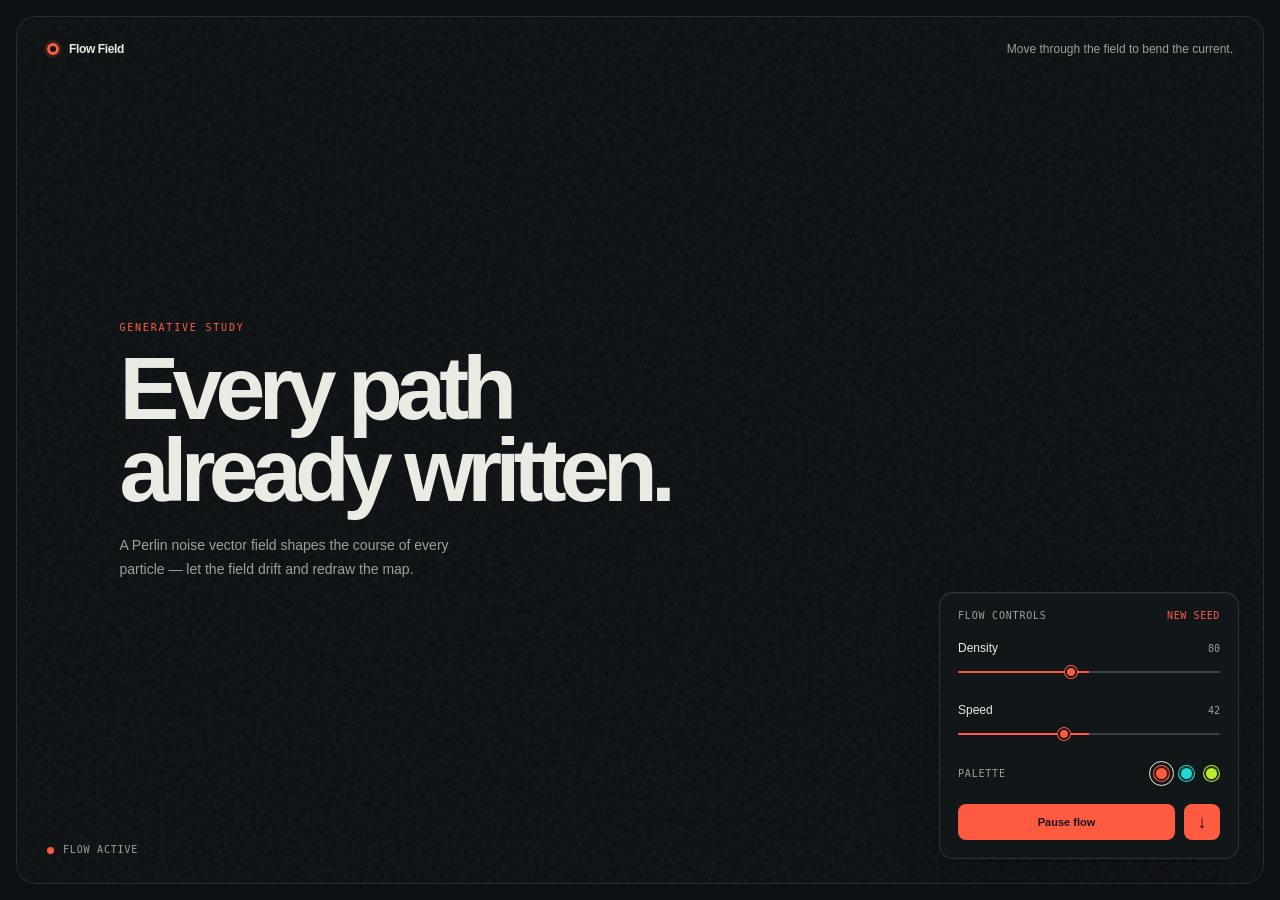
==== flow-field/index.html @ 18f0ee6a "feat: scaffold Flow Field project HTML shell, design-system CSS, and canvas setup stub for the new f" ====
<!doctype html>
<html lang="en">
  <head>
    <meta charset="UTF-8" />
    <meta name="viewport" content="width=device-width, initial-scale=1.0" />
    <meta name="theme-color" content="#0c1012" />
    <title>Flow Field</title>
    <link rel="stylesheet" href="style.css" />
  </head>
  <body>
    <main class="app-shell">
      <section class="artboard" aria-label="Interactive flow field">
        <canvas id="field" aria-label="Animated flow field"></canvas>
        <div class="grain" aria-hidden="true"></div>

        <header class="masthead">
          <a class="brand" href="." aria-label="Flow Field home">
            <span class="brand-mark" aria-hidden="true"></span>
            <span>Flow Field</span>
          </a>
          <p class="instruction">Move through the field to bend the current.</p>
        </header>

        <section class="title-block" aria-labelledby="art-title">
          <p class="eyebrow">Generative study</p>
          <h1 id="art-title">Every path<br />already written.</h1>
          <p>A Perlin noise vector field shapes the course of every particle — let the field drift and redraw the map.</p>
        </section>

        <div class="status" aria-live="polite">
          <span class="pulse" aria-hidden="true"></span>
          <span id="status-text">Flow active</span>
        </div>

        <aside class="control-panel" aria-label="Flow controls">
          <div class="panel-heading">
            <span>Flow controls</span>
            <button id="reseed" class="text-button" type="button">New seed</button>
          </div>

          <label class="control-row" for="density">
            <span>Density <output id="density-value">80</output></span>
            <input id="density" type="range" min="20" max="160" value="80" />
          </label>

          <label class="control-row" for="speed">
            <span>Speed <output id="speed-value">42</output></span>
            <input id="speed" type="range" min="10" max="90" value="42" />
          </label>

          <div class="palette-control">
            <span>Palette</span>
            <div class="palette-options" role="group" aria-label="Color palette">
              <button class="swatch active" data-palette="ember" type="button" aria-label="Ember palette"></button>
              <button class="swatch tide" data-palette="tide" type="button" aria-label="Tide palette"></button>
              <button class="swatch moss" data-palette="moss" type="button" aria-label="Moss palette"></button>
            </div>
          </div>

          <div class="panel-actions">
            <button id="pause" class="action-button" type="button" aria-pressed="false">Pause flow</button>
            <button id="export" class="icon-button" type="button" aria-label="Download field image" title="Download field image">↓</button>
          </div>
        </aside>
      </section>
    </main>
    <script src="script.js"></script>
  </body>
</html>
---- flow-field/style.css ----
:root {
  color-scheme: dark;
  --ink: #e9ece2;
  --muted: #9ba29a;
  --dim: #626b64;
  --surface: #0c1012;
  --panel: rgba(18, 24, 25, 0.72);
  --line: rgba(233, 236, 226, 0.13);
  --accent: #ff5b41;
  --accent-rgb: 255, 91, 65;
}

* { box-sizing: border-box; }

body {
  margin: 0;
  min-width: 320px;
  background: var(--surface);
  color: var(--ink);
  font-family: ui-rounded, "Avenir Next", Avenir, "Segoe UI", sans-serif;
}

button, input { font: inherit; }
button { cursor: pointer; }

.app-shell { min-height: 100dvh; padding: 16px; }

.artboard {
  isolation: isolate;
  position: relative;
  overflow: hidden;
  min-height: calc(100dvh - 32px);
  border: 1px solid var(--line);
  border-radius: 20px;
  background: radial-gradient(circle at 68% 35%, rgba(var(--accent-rgb), 0.09), transparent 30%), #0c1012;
}

#field { position: absolute; inset: 0; width: 100%; height: 100%; }

.grain {
  pointer-events: none;
  position: absolute;
  inset: 0;
  z-index: 3;
  opacity: 0.09;
  background-image: url("data:image/svg+xml,%3Csvg viewBox='0 0 180 180' xmlns='http://www.w3.org/2000/svg'%3E%3Cfilter id='n'%3E%3CfeTurbulence type='fractalNoise' baseFrequency='.9' numOctaves='3' stitchTiles='stitch'/%3E%3C/filter%3E%3Crect width='100%25' height='100%25' filter='url(%23n)' opacity='.58'/%3E%3C/svg%3E");
}

.masthead, .title-block, .status, .control-panel { position: absolute; z-index: 4; }

.masthead {
  top: 0; left: 0; right: 0;
  display: flex; justify-content: space-between; align-items: center;
  padding: 25px 30px;
  font-size: 12px;
}

.brand { display: inline-flex; align-items: center; gap: 10px; color: var(--ink); text-decoration: none; font-weight: 700; letter-spacing: -0.03em; }
.brand-mark { width: 12px; height: 12px; border: 3px solid var(--accent); border-radius: 50%; box-shadow: 0 0 0 3px rgba(var(--accent-rgb), 0.15); }
.instruction { margin: 0; color: var(--muted); }

.title-block { left: clamp(24px, 8vw, 124px); top: 50%; width: min(570px, calc(100% - 48px)); transform: translateY(-49%); }
.eyebrow { margin: 0 0 15px; color: var(--accent); font: 500 10px/1 ui-monospace, "SFMono-Regular", monospace; letter-spacing: 0.18em; text-transform: uppercase; }
h1 { max-width: 650px; margin: 0; font-size: clamp(44px, 7vw, 104px); font-weight: 600; letter-spacing: -0.075em; line-height: 0.91; }
.title-block > p:last-child { max-width: 370px; margin: 23px 0 0; color: var(--muted); font-size: 14px; line-height: 1.7; }

.status { left: 30px; bottom: 28px; display: flex; align-items: center; gap: 9px; color: var(--muted); font: 10px/1 ui-monospace, "SFMono-Regular", monospace; letter-spacing: 0.08em; text-transform: uppercase; }
.pulse { width: 7px; height: 7px; border-radius: 50%; background: var(--accent); }

.control-panel {
  right: 24px; bottom: 24px; width: min(300px, calc(100% - 48px));
  padding: 18px;
  border: 1px solid var(--line); border-radius: 14px;
  background: var(--panel); backdrop-filter: blur(16px);
  box-shadow: inset 0 1px 0 rgba(255,255,255,0.05), 0 14px 45px rgba(0,0,0,0.2);
}

.panel-heading, .palette-control, .panel-actions, .control-row span { display: flex; align-items: center; justify-content: space-between; }
.panel-heading, .palette-control > span { font: 500 10px/1 ui-monospace, "SFMono-Regular", monospace; color: var(--muted); letter-spacing: 0.08em; text-transform: uppercase; }
.text-button { padding: 0; border: 0; background: none; color: var(--accent); font: 500 10px/1 ui-monospace, "SFMono-Regular", monospace; letter-spacing: 0.06em; text-transform: uppercase; }
.control-row { display: block; margin-top: 20px; color: var(--ink); font-size: 12px; }
.control-row output { color: var(--muted); font: 10px ui-monospace, "SFMono-Regular", monospace; }
input[type="range"] { appearance: none; width: 100%; height: 16px; margin: 9px 0 0; background: transparent; }
input[type="range"]::-webkit-slider-runnable-track { height: 2px; border-radius: 999px; background: linear-gradient(90deg, var(--accent) var(--value, 50%), rgba(255,255,255,0.18) var(--value, 50%)); }
input[type="range"]::-webkit-slider-thumb { appearance: none; width: 12px; height: 12px; margin-top: -5px; border: 2px solid var(--surface); border-radius: 50%; background: var(--accent); box-shadow: 0 0 0 1px var(--accent); }
.palette-control { margin-top: 20px; }
.palette-options { display: flex; gap: 8px; }
.swatch { width: 17px; height: 17px; padding: 0; border: 1px solid transparent; border-radius: 50%; background: #ff5b41; box-shadow: inset 0 0 0 2px rgba(12,16,18,0.85); }
.swatch.tide { background: #1ed8d3; }
.swatch.moss { background: #b7ef30; }
.swatch.active { outline: 1px solid var(--ink); outline-offset: 3px; }
.panel-actions { gap: 9px; margin-top: 22px; }
.action-button, .icon-button { border: 1px solid rgba(var(--accent-rgb), 0.75); background: var(--accent); color: #14110f; font-weight: 700; transition: transform 180ms ease, filter 180ms ease; }
.action-button { flex: 1; min-height: 36px; border-radius: 8px; font-size: 11px; }
.icon-button { width: 36px; height: 36px; border-radius: 8px; font-size: 18px; line-height: 1; }
.action-button:hover, .icon-button:hover, .text-button:hover { filter: brightness(1.12); }
.action-button:active, .icon-button:active { transform: scale(0.97); }
button:focus-visible, input:focus-visible { outline: 2px solid var(--ink); outline-offset: 3px; }

@media (max-width: 700px) {
  .app-shell { padding: 8px; }
  .artboard { min-height: calc(100dvh - 16px); border-radius: 14px; }
  .masthead { padding: 19px 18px; }
  .instruction { display: none; }
  .title-block { top: 31%; left: 22px; transform: none; }
  h1 { font-size: clamp(44px, 14vw, 67px); }
  .title-block > p:last-child { max-width: 290px; font-size: 13px; }
  .status { left: 20px; bottom: 246px; }
  .control-panel { right: 12px; bottom: 12px; width: calc(100% - 24px); }
}

@media (prefers-reduced-motion: reduce) { *, *::before, *::after { scroll-behavior: auto !important; transition-duration: 0.01ms !important; } }
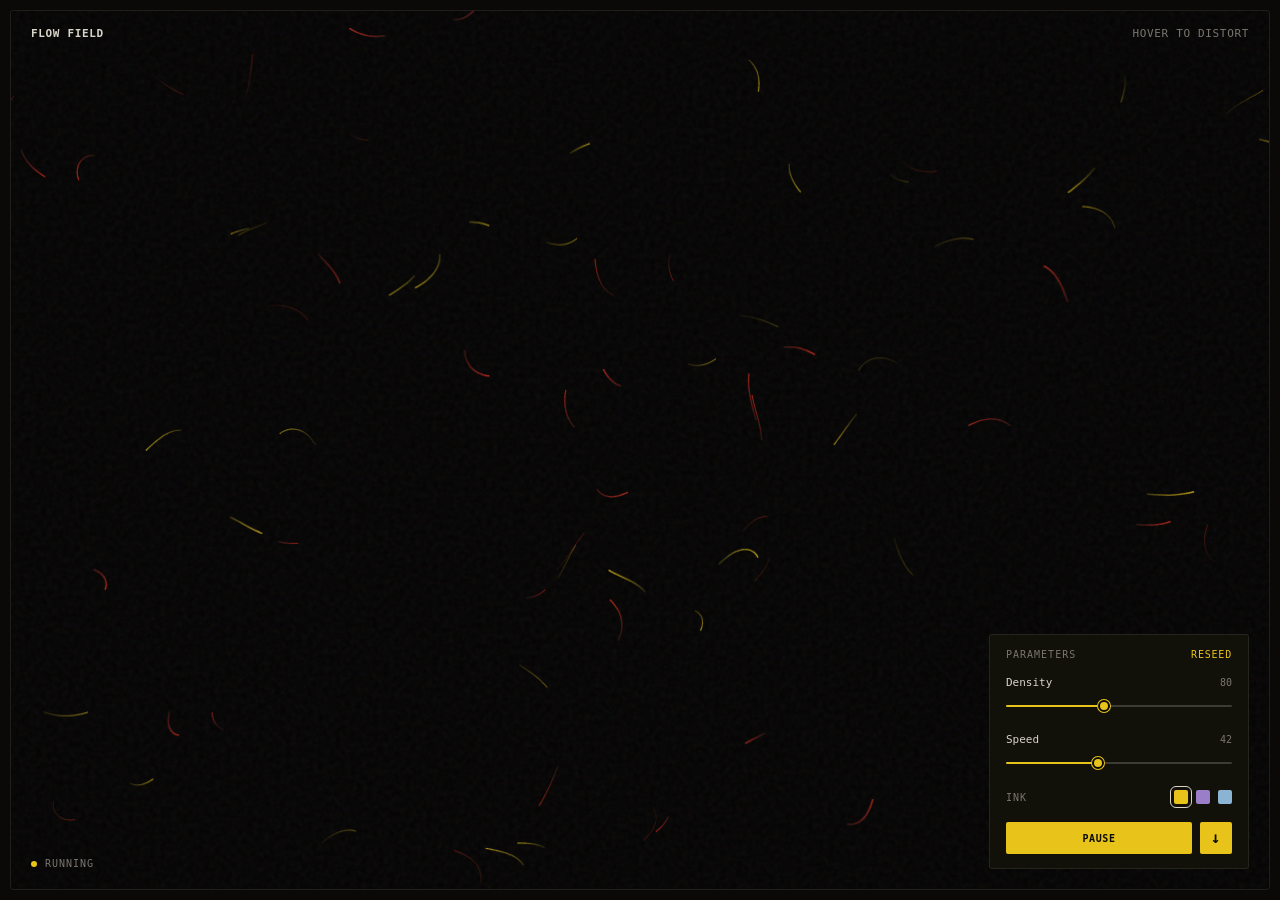
==== commit 9a7a4e29: "refactor: strip AI-looking UI — flat panel, monospace body, minimal copy Remove title block and deco" ====
--- a/flow-field/index.html
+++ b/flow-field/index.html
@@ -14,28 +14,19 @@
         <div class="grain" aria-hidden="true"></div>
 
         <header class="masthead">
-          <a class="brand" href="." aria-label="Flow Field home">
-            <span class="brand-mark" aria-hidden="true"></span>
-            <span>Flow Field</span>
-          </a>
-          <p class="instruction">Move through the field to bend the current.</p>
+          <span class="brand">Flow Field</span>
+          <span class="instruction">hover to distort</span>
         </header>
-
-        <section class="title-block" aria-labelledby="art-title">
-          <p class="eyebrow">Generative study</p>
-          <h1 id="art-title">Every path<br />already written.</h1>
-          <p>A Perlin noise vector field shapes the course of every particle — let the field drift and redraw the map.</p>
-        </section>
 
         <div class="status" aria-live="polite">
           <span class="pulse" aria-hidden="true"></span>
-          <span id="status-text">Flow active</span>
+          <span id="status-text">running</span>
         </div>
 
         <aside class="control-panel" aria-label="Flow controls">
           <div class="panel-heading">
-            <span>Flow controls</span>
-            <button id="reseed" class="text-button" type="button">New seed</button>
+            <span>Parameters</span>
+            <button id="reseed" class="text-button" type="button">Reseed</button>
           </div>
 
           <label class="control-row" for="density">
@@ -49,17 +40,17 @@
           </label>
 
           <div class="palette-control">
-            <span>Palette</span>
+            <span>Ink</span>
             <div class="palette-options" role="group" aria-label="Color palette">
-              <button class="swatch active" data-palette="ember" type="button" aria-label="Ember palette"></button>
-              <button class="swatch tide" data-palette="tide" type="button" aria-label="Tide palette"></button>
-              <button class="swatch moss" data-palette="moss" type="button" aria-label="Moss palette"></button>
+              <button class="swatch active" data-palette="riso"   type="button" aria-label="Riso palette"></button>
+              <button class="swatch offset" data-palette="offset" type="button" aria-label="Offset palette"></button>
+              <button class="swatch litho"  data-palette="litho"  type="button" aria-label="Litho palette"></button>
             </div>
           </div>
 
           <div class="panel-actions">
-            <button id="pause" class="action-button" type="button" aria-pressed="false">Pause flow</button>
-            <button id="export" class="icon-button" type="button" aria-label="Download field image" title="Download field image">↓</button>
+            <button id="pause" class="action-button" type="button" aria-pressed="false">Pause</button>
+            <button id="export" class="icon-button" type="button" aria-label="Download field image" title="Download">↓</button>
           </div>
         </aside>
       </section>
--- a/flow-field/style.css
+++ b/flow-field/style.css
@@ -1,13 +1,12 @@
 :root {
   color-scheme: dark;
-  --ink: #e9ece2;
-  --muted: #9ba29a;
-  --dim: #626b64;
-  --surface: #0c1012;
-  --panel: rgba(18, 24, 25, 0.72);
-  --line: rgba(233, 236, 226, 0.13);
-  --accent: #ff5b41;
-  --accent-rgb: 255, 91, 65;
+  --ink: #d8d4c8;
+  --muted: #7a7670;
+  --surface: #0a0908;
+  --panel: #111009;
+  --line: rgba(216, 212, 200, 0.1);
+  --accent: #e8c41a;
+  --accent-rgb: 232, 196, 26;
 }
 
 * { box-sizing: border-box; }
@@ -17,22 +16,22 @@
   min-width: 320px;
   background: var(--surface);
   color: var(--ink);
-  font-family: ui-rounded, "Avenir Next", Avenir, "Segoe UI", sans-serif;
+  font-family: ui-monospace, "SFMono-Regular", "Menlo", monospace;
 }
 
 button, input { font: inherit; }
 button { cursor: pointer; }
 
-.app-shell { min-height: 100dvh; padding: 16px; }
+.app-shell { min-height: 100dvh; padding: 10px; }
 
 .artboard {
   isolation: isolate;
   position: relative;
   overflow: hidden;
-  min-height: calc(100dvh - 32px);
+  min-height: calc(100dvh - 20px);
   border: 1px solid var(--line);
-  border-radius: 20px;
-  background: radial-gradient(circle at 68% 35%, rgba(var(--accent-rgb), 0.09), transparent 30%), #0c1012;
+  border-radius: 4px;
+  background: #0a0908;
 }
 
 #field { position: absolute; inset: 0; width: 100%; height: 100%; }
@@ -51,62 +50,52 @@
 .masthead {
   top: 0; left: 0; right: 0;
   display: flex; justify-content: space-between; align-items: center;
-  padding: 25px 30px;
-  font-size: 12px;
+  padding: 16px 20px;
+  font-size: 11px;
+  letter-spacing: 0.06em;
+  text-transform: uppercase;
 }
 
-.brand { display: inline-flex; align-items: center; gap: 10px; color: var(--ink); text-decoration: none; font-weight: 700; letter-spacing: -0.03em; }
-.brand-mark { width: 12px; height: 12px; border: 3px solid var(--accent); border-radius: 50%; box-shadow: 0 0 0 3px rgba(var(--accent-rgb), 0.15); }
-.instruction { margin: 0; color: var(--muted); }
+.brand { color: var(--ink); font-weight: 700; }
+.instruction { color: var(--muted); }
 
-.title-block { left: clamp(24px, 8vw, 124px); top: 50%; width: min(570px, calc(100% - 48px)); transform: translateY(-49%); }
-.eyebrow { margin: 0 0 15px; color: var(--accent); font: 500 10px/1 ui-monospace, "SFMono-Regular", monospace; letter-spacing: 0.18em; text-transform: uppercase; }
-h1 { max-width: 650px; margin: 0; font-size: clamp(44px, 7vw, 104px); font-weight: 600; letter-spacing: -0.075em; line-height: 0.91; }
-.title-block > p:last-child { max-width: 370px; margin: 23px 0 0; color: var(--muted); font-size: 14px; line-height: 1.7; }
-
-.status { left: 30px; bottom: 28px; display: flex; align-items: center; gap: 9px; color: var(--muted); font: 10px/1 ui-monospace, "SFMono-Regular", monospace; letter-spacing: 0.08em; text-transform: uppercase; }
-.pulse { width: 7px; height: 7px; border-radius: 50%; background: var(--accent); }
+.status { left: 20px; bottom: 20px; display: flex; align-items: center; gap: 8px; color: var(--muted); font-size: 10px; letter-spacing: 0.1em; text-transform: uppercase; }
+.pulse { width: 6px; height: 6px; border-radius: 50%; background: var(--accent); }
 
 .control-panel {
-  right: 24px; bottom: 24px; width: min(300px, calc(100% - 48px));
-  padding: 18px;
-  border: 1px solid var(--line); border-radius: 14px;
-  background: var(--panel); backdrop-filter: blur(16px);
-  box-shadow: inset 0 1px 0 rgba(255,255,255,0.05), 0 14px 45px rgba(0,0,0,0.2);
+  right: 20px; bottom: 20px; width: min(260px, calc(100% - 40px));
+  padding: 14px 16px;
+  border: 1px solid var(--line); border-radius: 3px;
+  background: var(--panel);
 }
 
 .panel-heading, .palette-control, .panel-actions, .control-row span { display: flex; align-items: center; justify-content: space-between; }
-.panel-heading, .palette-control > span { font: 500 10px/1 ui-monospace, "SFMono-Regular", monospace; color: var(--muted); letter-spacing: 0.08em; text-transform: uppercase; }
-.text-button { padding: 0; border: 0; background: none; color: var(--accent); font: 500 10px/1 ui-monospace, "SFMono-Regular", monospace; letter-spacing: 0.06em; text-transform: uppercase; }
-.control-row { display: block; margin-top: 20px; color: var(--ink); font-size: 12px; }
-.control-row output { color: var(--muted); font: 10px ui-monospace, "SFMono-Regular", monospace; }
+.panel-heading, .palette-control > span { font-size: 10px; color: var(--muted); letter-spacing: 0.1em; text-transform: uppercase; }
+.text-button { padding: 0; border: 0; background: none; color: var(--accent); font: inherit; font-size: 10px; letter-spacing: 0.08em; text-transform: uppercase; }
+.control-row { display: block; margin-top: 16px; color: var(--ink); font-size: 11px; }
+.control-row output { color: var(--muted); font-size: 10px; }
 input[type="range"] { appearance: none; width: 100%; height: 16px; margin: 9px 0 0; background: transparent; }
 input[type="range"]::-webkit-slider-runnable-track { height: 2px; border-radius: 999px; background: linear-gradient(90deg, var(--accent) var(--value, 50%), rgba(255,255,255,0.18) var(--value, 50%)); }
 input[type="range"]::-webkit-slider-thumb { appearance: none; width: 12px; height: 12px; margin-top: -5px; border: 2px solid var(--surface); border-radius: 50%; background: var(--accent); box-shadow: 0 0 0 1px var(--accent); }
-.palette-control { margin-top: 20px; }
+.palette-control { margin-top: 16px; }
 .palette-options { display: flex; gap: 8px; }
-.swatch { width: 17px; height: 17px; padding: 0; border: 1px solid transparent; border-radius: 50%; background: #ff5b41; box-shadow: inset 0 0 0 2px rgba(12,16,18,0.85); }
-.swatch.tide { background: #1ed8d3; }
-.swatch.moss { background: #b7ef30; }
+.swatch { width: 14px; height: 14px; padding: 0; border: none; border-radius: 2px; background: #e8c41a; }
+.swatch.offset { background: #9b7ec8; }
+.swatch.litho  { background: #8bb4d4; }
 .swatch.active { outline: 1px solid var(--ink); outline-offset: 3px; }
-.panel-actions { gap: 9px; margin-top: 22px; }
-.action-button, .icon-button { border: 1px solid rgba(var(--accent-rgb), 0.75); background: var(--accent); color: #14110f; font-weight: 700; transition: transform 180ms ease, filter 180ms ease; }
-.action-button { flex: 1; min-height: 36px; border-radius: 8px; font-size: 11px; }
-.icon-button { width: 36px; height: 36px; border-radius: 8px; font-size: 18px; line-height: 1; }
-.action-button:hover, .icon-button:hover, .text-button:hover { filter: brightness(1.12); }
-.action-button:active, .icon-button:active { transform: scale(0.97); }
+.panel-actions { gap: 8px; margin-top: 18px; }
+.action-button, .icon-button { border: 1px solid rgba(var(--accent-rgb), 0.6); background: var(--accent); color: #0c0b06; font-weight: 700; letter-spacing: 0.06em; text-transform: uppercase; transition: filter 120ms ease; }
+.action-button { flex: 1; min-height: 32px; border-radius: 2px; font-size: 10px; }
+.icon-button { width: 32px; height: 32px; border-radius: 2px; font-size: 16px; line-height: 1; }
+.action-button:hover, .icon-button:hover, .text-button:hover { filter: brightness(1.1); }
 button:focus-visible, input:focus-visible { outline: 2px solid var(--ink); outline-offset: 3px; }
 
-@media (max-width: 700px) {
-  .app-shell { padding: 8px; }
-  .artboard { min-height: calc(100dvh - 16px); border-radius: 14px; }
-  .masthead { padding: 19px 18px; }
+@media (max-width: 600px) {
+  .app-shell { padding: 6px; }
+  .artboard { min-height: calc(100dvh - 12px); }
   .instruction { display: none; }
-  .title-block { top: 31%; left: 22px; transform: none; }
-  h1 { font-size: clamp(44px, 14vw, 67px); }
-  .title-block > p:last-child { max-width: 290px; font-size: 13px; }
-  .status { left: 20px; bottom: 246px; }
-  .control-panel { right: 12px; bottom: 12px; width: calc(100% - 24px); }
+  .status { bottom: 210px; }
+  .control-panel { right: 10px; bottom: 10px; width: calc(100% - 20px); }
 }
 
 @media (prefers-reduced-motion: reduce) { *, *::before, *::after { scroll-behavior: auto !important; transition-duration: 0.01ms !important; } }
